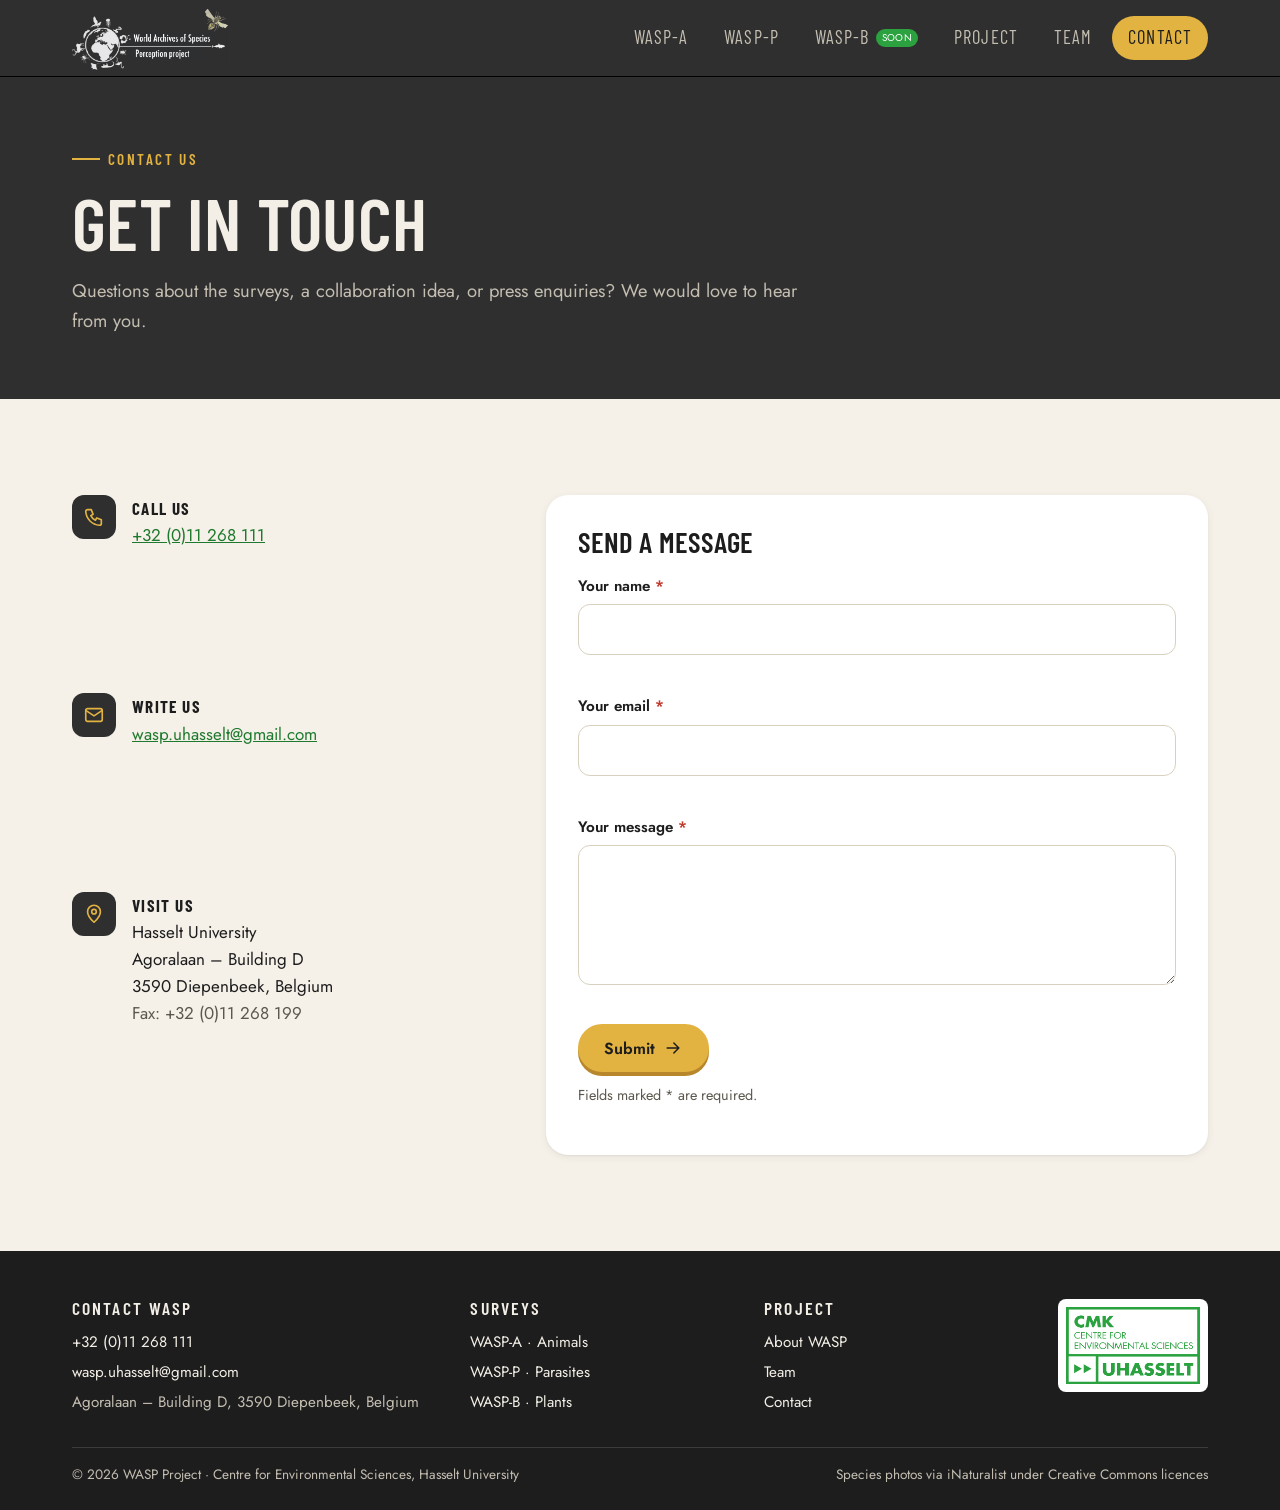
==== contact.html @ 0da55822 "WASP website prototype: Project, WASP-A (gamified survey), WASP-P, WASP-B, Team, Contact" ====
<!doctype html>
<html lang="en">
<head>
  <meta charset="utf-8">
  <meta name="viewport" content="width=device-width, initial-scale=1">
  <title>Contact · WASP</title>
  <meta name="description" content="Contact the WASP project team at Hasselt University.">
  <link rel="preconnect" href="https://fonts.googleapis.com">
  <link rel="preconnect" href="https://fonts.gstatic.com" crossorigin>
  <link href="https://fonts.googleapis.com/css2?family=Barlow+Condensed:wght@500;600;700&family=Jost:wght@400;500;600&display=swap" rel="stylesheet">
  <link rel="stylesheet" href="assets/css/styles.css">
</head>
<body>
  <a class="skip-link" href="#main">Skip to content</a>

  <header class="site-header">
    <div class="container">
      <a class="brand" href="index.html"><img src="assets/img/wasp-logo.png" alt="World Archives of Species Perception project — home" width="135" height="58"></a>
      <button class="nav-toggle" aria-expanded="false" aria-controls="site-nav" aria-label="Menu"><svg class="icon" aria-hidden="true"><use href="#i-menu"/></svg></button>
      <nav class="site-nav" id="site-nav" aria-label="Main">
        <ul class="nav-list">
          <li><a href="wasp-a.html">WASP-A</a></li>
          <li><a href="wasp-p.html">WASP-P</a></li>
          <li><a href="wasp-b.html">WASP-B <span class="tag">Soon</span></a></li>
          <li><a href="index.html">Project</a></li>
          <li><a href="team.html">Team</a></li>
          <li><a href="contact.html" aria-current="page">Contact</a></li>
        </ul>
      </nav>
    </div>
  </header>

  <main id="main">
    <section class="page-head dark">
      <div class="container">
        <span class="eyebrow">Contact us</span>
        <h1>Get in touch</h1>
        <p class="lead">Questions about the surveys, a collaboration idea, or press enquiries? We would love to hear from you.</p>
      </div>
    </section>

    <section>
      <div class="container contact-grid">
        <ul class="contact-list">
          <li><svg class="icon" aria-hidden="true"><use href="#i-phone"/></svg><div><strong>Call us</strong><a href="tel:+3211268111">+32 (0)11 268 111</a></div></li>
          <li><svg class="icon" aria-hidden="true"><use href="#i-mail"/></svg><div><strong>Write us</strong><a href="mailto:wasp.uhasselt@gmail.com">wasp.uhasselt@gmail.com</a></div></li>
          <li><svg class="icon" aria-hidden="true"><use href="#i-pin"/></svg><div><strong>Visit us</strong>Hasselt University<br>Agoralaan – Building D<br>3590 Diepenbeek, Belgium<br><span style="color:var(--muted)">Fax: +32 (0)11 268 199</span></div></li>
        </ul>

        <form class="card" id="contact-form" novalidate>
          <h2 style="font-size:1.8rem">Send a message</h2>
          <div class="field">
            <label for="c-name">Your name <span class="req" aria-hidden="true">*</span></label>
            <input id="c-name" name="name" autocomplete="name" required aria-describedby="e-name">
            <span class="err" id="e-name"></span>
          </div>
          <div class="field">
            <label for="c-mail">Your email <span class="req" aria-hidden="true">*</span></label>
            <input id="c-mail" name="email" type="email" autocomplete="email" required aria-describedby="e-mail">
            <span class="err" id="e-mail"></span>
          </div>
          <div class="field">
            <label for="c-msg">Your message <span class="req" aria-hidden="true">*</span></label>
            <textarea id="c-msg" name="message" required aria-describedby="e-msg"></textarea>
            <span class="err" id="e-msg"></span>
          </div>
          <button class="btn btn-primary" type="submit">Submit <svg class="icon" aria-hidden="true"><use href="#i-arrow"/></svg></button>
          <p class="form-note" id="form-status" role="status" style="margin-top:var(--s3)">Fields marked * are required.</p>
        </form>
      </div>
    </section>
  </main>

  <footer class="site-footer">
    <div class="container">
      <div class="cols">
        <div>
          <h2>Contact WASP</h2>
          <ul>
            <li><a href="tel:+3211268111">+32 (0)11 268 111</a></li>
            <li><a href="mailto:wasp.uhasselt@gmail.com">wasp.uhasselt@gmail.com</a></li>
            <li>Agoralaan – Building D, 3590 Diepenbeek, Belgium</li>
          </ul>
        </div>
        <div>
          <h2>Surveys</h2>
          <ul><li><a href="wasp-a.html">WASP-A · Animals</a></li><li><a href="wasp-p.html">WASP-P · Parasites</a></li><li><a href="wasp-b.html">WASP-B · Plants</a></li></ul>
        </div>
        <div>
          <h2>Project</h2>
          <ul><li><a href="index.html">About WASP</a></li><li><a href="team.html">Team</a></li><li><a href="contact.html">Contact</a></li></ul>
        </div>
        <img class="cmk" src="assets/img/cmk-logo.png" alt="CMK Centre for Environmental Sciences, UHasselt" width="150" height="93" loading="lazy">
      </div>
      <div class="legal"><span>© <span data-year>2026</span> WASP Project · Centre for Environmental Sciences, Hasselt University</span><span>Species photos via iNaturalist under Creative Commons licences</span></div>
    </div>
  </footer>

  <script src="assets/js/site.js"></script>
  <script>
    /* Prototype: validates, then opens the visitor's mail app.
       To go live, POST { name, email, message } to the existing endpoint
       https://wasp.orpolyzos.com/contact/email instead. */
    (function () {
      const form = document.getElementById('contact-form');
      const rules = {
        'c-name': (v) => v.trim() ? '' : 'Please enter your name.',
        'c-mail': (v) => /^[^\s@]+@[^\s@]+\.[^\s@]+$/.test(v.trim()) ? '' : 'Please enter a valid email address, e.g. name@example.com.',
        'c-msg': (v) => v.trim().length >= 5 ? '' : 'Please write a short message (at least 5 characters).'
      };
      const errId = { 'c-name': 'e-name', 'c-mail': 'e-mail', 'c-msg': 'e-msg' };
      function check(id) {
        const el = document.getElementById(id);
        const msg = rules[id](el.value);
        el.setAttribute('aria-invalid', msg ? 'true' : 'false');
        document.getElementById(errId[id]).textContent = msg;
        return !msg;
      }
      Object.keys(rules).forEach((id) => document.getElementById(id).addEventListener('blur', () => check(id)));
      form.addEventListener('submit', (e) => {
        e.preventDefault();
        const bad = Object.keys(rules).filter((id) => !check(id));
        if (bad.length) { document.getElementById(bad[0]).focus(); return; }
        const val = (id) => document.getElementById(id).value.trim();
        const name = val('c-name');
        const body = `${val('c-msg')}\n\n— ${name} (${val('c-mail')})`;
        window.location.href = `mailto:wasp.uhasselt@gmail.com?subject=${encodeURIComponent('WASP website message from ' + name)}&body=${encodeURIComponent(body)}`;
        document.getElementById('form-status').textContent = 'Your mail app should open with your message ready to send.';
      });
    })();
  </script>
</body>
</html>
---- assets/css/styles.css ----
/* =========================================================
   WASP — World Archives of Species Perception
   Design tokens taken from the WASP 2022 logo:
   charcoal band #2F2F30, off-white artwork, wasp ochre/yellow.
   CMK green is a supporting accent (success / partner).
   ========================================================= */
:root {
  /* brand */
  --charcoal: #2f2f30;
  --charcoal-2: #3b3b3d;
  --charcoal-3: #4a4a4d;
  --ink: #1d1d1e;
  --paper: #f5f1e8;
  --paper-2: #ebe4d4;
  --surface: #ffffff;
  --wasp: #e3b341;          /* wasp yellow — fills, on dark */
  --wasp-soft: #f6e3ad;
  --ochre: #8a6416;         /* wasp ochre — text on light (AA) */
  --green: #2ca13f;         /* CMK green */
  --green-ink: #1f7a2f;
  --muted: #5d584f;         /* secondary text on paper (AA) */
  --line: #d9d1bf;
  --on-dark: #f3efe6;
  --on-dark-muted: #c4beb1;

  /* survey attributes (all >= 4.5:1 on white) */
  --a-cute: #9a6200;
  --a-dangerous: #c0392b;
  --a-intelligent: #1f4e8c;
  --a-beautiful: #b03278;
  --a-endangered: #6b4f3a;
  --a-important: #0f7470;

  /* type */
  --font-display: "Barlow Condensed", "Arial Narrow", sans-serif;
  --font-body: "Jost", "Segoe UI", system-ui, sans-serif;

  /* rhythm */
  --s1: 4px; --s2: 8px; --s3: 12px; --s4: 16px; --s5: 24px; --s6: 32px; --s7: 48px; --s8: 64px; --s9: 96px;
  --radius: 14px;
  --radius-lg: 22px;
  --shadow-1: 0 1px 2px rgba(29,29,30,.06), 0 2px 8px rgba(29,29,30,.06);
  --shadow-2: 0 6px 24px rgba(29,29,30,.12), 0 2px 6px rgba(29,29,30,.08);
  --shadow-3: 0 24px 60px rgba(0,0,0,.28);
  --ease-out: cubic-bezier(.2,.8,.2,1);
  --dur-1: 140ms; --dur-2: 240ms; --dur-3: 420ms;
  --max: 1200px;
  --z-header: 40; --z-toast: 90; --z-modal: 100;
}

*,*::before,*::after { box-sizing: border-box; }
html { -webkit-text-size-adjust: 100%; scroll-behavior: smooth; }
body {
  margin: 0;
  background: var(--paper);
  color: var(--ink);
  font-family: var(--font-body);
  font-size: 17px;
  line-height: 1.6;
  text-rendering: optimizeLegibility;
}
img { max-width: 100%; display: block; }
[id] { scroll-margin-top: 96px; }
a { color: inherit; }
button, input, select, textarea { font: inherit; color: inherit; }
:focus-visible { outline: 3px solid var(--wasp); outline-offset: 3px; border-radius: 6px; }
.on-light :focus-visible, main :focus-visible { outline-color: var(--ink); }
.sr-only { position: absolute !important; width: 1px; height: 1px; padding: 0; margin: -1px; overflow: hidden; clip: rect(0,0,0,0); white-space: nowrap; border: 0; }
.skip-link { position: absolute; left: var(--s4); top: -60px; z-index: 200; background: var(--wasp); color: var(--ink); padding: var(--s2) var(--s4); border-radius: 8px; font-weight: 600; text-decoration: none; }
.skip-link:focus { top: var(--s4); }
.icon { width: 1.25em; height: 1.25em; flex: none; stroke: currentColor; fill: none; stroke-width: 1.8; stroke-linecap: round; stroke-linejoin: round; }

.container { width: 100%; max-width: var(--max); margin-inline: auto; padding-inline: var(--s4); }
@media (min-width: 768px) { .container { padding-inline: var(--s6); } }

/* ---------- type ---------- */
h1, h2, h3, h4 { font-family: var(--font-display); font-weight: 600; line-height: 1.05; letter-spacing: .005em; margin: 0 0 var(--s4); text-wrap: balance; }
h1 { font-size: clamp(2.6rem, 6vw, 4.6rem); text-transform: uppercase; }
h2 { font-size: clamp(2rem, 4vw, 3rem); text-transform: uppercase; }
h3 { font-size: 1.6rem; }
p { margin: 0 0 var(--s4); max-width: 68ch; }
.eyebrow { font-family: var(--font-display); text-transform: uppercase; letter-spacing: .16em; font-size: .95rem; font-weight: 600; color: var(--ochre); margin-bottom: var(--s3); display: inline-flex; align-items: center; gap: var(--s2); }
.eyebrow::before { content: ""; width: 28px; height: 2px; background: currentColor; }
.lead { font-size: 1.2rem; color: var(--muted); }
.mono { font-variant-numeric: tabular-nums; }

/* ---------- buttons ---------- */
.btn {
  display: inline-flex; align-items: center; justify-content: center; gap: var(--s2);
  min-height: 48px; padding: 0 var(--s5);
  border-radius: 999px; border: 2px solid transparent;
  font-weight: 600; font-size: 1rem; text-decoration: none; cursor: pointer;
  transition: transform var(--dur-1) var(--ease-out), background-color var(--dur-2), box-shadow var(--dur-2), opacity var(--dur-2);
  touch-action: manipulation;
}
.btn:active { transform: scale(.97); }
.btn-primary { background: var(--wasp); color: var(--ink); box-shadow: 0 4px 0 #b8862b; }
.btn-primary:hover { background: #ecc35a; }
.btn-primary:active { box-shadow: 0 1px 0 #b8862b; transform: translateY(3px); }
.btn-dark { background: var(--charcoal); color: var(--on-dark); }
.btn-dark:hover { background: var(--charcoal-2); }
.btn-ghost { border-color: currentColor; background: transparent; }
.btn-ghost:hover { background: rgba(255,255,255,.08); }
.on-paper .btn-ghost:hover, main .btn-ghost:hover { background: rgba(0,0,0,.05); }
.btn[disabled], .btn[aria-disabled="true"] { opacity: .45; cursor: not-allowed; box-shadow: none; transform: none; }

/* ---------- header ---------- */
.site-header { position: sticky; top: 0; z-index: var(--z-header); background: var(--charcoal); color: var(--on-dark); border-bottom: 1px solid #000; }
.site-header .container { display: flex; align-items: center; justify-content: space-between; gap: var(--s4); min-height: 76px; }
.brand { display: flex; align-items: center; text-decoration: none; }
.brand img { height: 70px; margin-block: -6px 0; width: auto; aspect-ratio: 2158 / 924; object-fit: contain; }
.nav-list { display: flex; gap: var(--s1); list-style: none; margin: 0; padding: 0; }
.nav-list a {
  display: flex; align-items: center; min-height: 44px; padding: 0 var(--s4);
  font-family: var(--font-display); font-size: 1.15rem; letter-spacing: .06em; text-transform: uppercase; text-decoration: none;
  color: var(--on-dark-muted); border-radius: 999px; position: relative; transition: color var(--dur-2), background-color var(--dur-2);
}
.nav-list a:hover { color: var(--on-dark); background: var(--charcoal-2); }
.nav-list a[aria-current="page"] { color: var(--ink); background: var(--wasp); }
.nav-list .tag { font-family: var(--font-body); font-size: .62rem; letter-spacing: .04em; margin-left: 6px; padding: 1px 6px; border-radius: 999px; background: var(--green); color: #fff; text-transform: uppercase; }
.nav-toggle { display: none; background: none; border: 0; color: var(--on-dark); width: 48px; height: 48px; border-radius: 12px; cursor: pointer; }
.nav-toggle:hover { background: var(--charcoal-2); }
@media (max-width: 960px) {
  .nav-toggle { display: inline-flex; align-items: center; justify-content: center; }
  .brand img { height: 48px; }
  .site-nav { position: absolute; inset: 100% 0 auto 0; background: var(--charcoal); border-bottom: 1px solid #000; padding: var(--s3) var(--s4) var(--s5); display: none; }
  .site-nav.open { display: block; }
  .nav-list { flex-direction: column; }
  .nav-list a { font-size: 1.3rem; }
}

/* ---------- sections ---------- */
section { padding-block: var(--s8); }
@media (min-width: 768px) { section { padding-block: var(--s9); } }
.dark { background: var(--charcoal); color: var(--on-dark); }
.dark .eyebrow { color: var(--wasp); }
.dark .lead, .dark p { color: var(--on-dark-muted); }
.dark h1, .dark h2, .dark h3 { color: var(--on-dark); }
.paper-2 { background: var(--paper-2); }
.grid-2 { display: grid; gap: var(--s7); align-items: center; }
@media (min-width: 900px) { .grid-2 { grid-template-columns: 1fr 1fr; } .grid-2.wide-left { grid-template-columns: 1.2fr .8fr; } }

/* ---------- hero ---------- */
.hero { position: relative; overflow: hidden; padding-block: var(--s8) var(--s9); }
.hero::after { content: ""; position: absolute; inset: auto 0 0 0; height: 1px; background: linear-gradient(90deg, transparent, rgba(227,179,65,.5), transparent); }
.hero h1 { margin-bottom: var(--s5); }
.hero h1 .accent { color: var(--wasp); display: block; }
.hero .actions { display: flex; flex-wrap: wrap; gap: var(--s3); margin-top: var(--s6); }
.hero-meta { display: flex; flex-wrap: wrap; gap: var(--s6); margin-top: var(--s7); padding-top: var(--s5); border-top: 1px solid var(--charcoal-3); }
.stat b { display: block; font-family: var(--font-display); font-size: 2.4rem; line-height: 1; color: var(--wasp); font-weight: 600; font-variant-numeric: tabular-nums; }
.stat span { font-size: .9rem; color: var(--on-dark-muted); }

/* specimen collage */
.collage { position: relative; height: 520px; }
.specimen {
  position: absolute; width: 230px; background: var(--paper); color: var(--ink); border-radius: 12px; padding: 10px 10px 12px; box-shadow: var(--shadow-3);
  transition: transform var(--dur-3) var(--ease-out);
}
.specimen img { width: 100%; aspect-ratio: 1; object-fit: cover; border-radius: 8px; background: var(--paper-2); }
.specimen .lbl { display: flex; justify-content: space-between; align-items: baseline; gap: var(--s2); margin-top: 8px; font-size: .78rem; }
.specimen .lbl i { font-weight: 500; font-size: .86rem; overflow-wrap: anywhere; }
.specimen .lbl span { color: var(--muted); font-variant-numeric: tabular-nums; white-space: nowrap; }
.specimen:hover { transform: rotate(0) scale(1.03) !important; z-index: 5; }
.specimen.s1 { left: 4%; top: 30px; transform: rotate(-7deg); }
.specimen.s2 { left: 36%; top: 0; transform: rotate(4deg); z-index: 2; }
.specimen.s3 { left: 62%; top: 120px; transform: rotate(-3deg); }
.specimen.s4 { left: 14%; top: 270px; transform: rotate(5deg); z-index: 3; }
.specimen.s5 { left: 46%; top: 280px; transform: rotate(-5deg); z-index: 1; }
.rating-chip { position: absolute; z-index: 6; left: 54%; top: 236px; background: var(--charcoal); color: var(--on-dark); border: 1px solid var(--charcoal-3); border-radius: 999px; padding: 8px 14px; display: flex; gap: 8px; align-items: center; font-size: .85rem; white-space: nowrap; box-shadow: var(--shadow-3); }
.rating-chip .bars { display: inline-flex; gap: 3px; align-items: flex-end; height: 16px; }
.rating-chip .bars i { width: 4px; background: var(--wasp); border-radius: 2px; }
@media (max-width: 899px) {
  .collage { height: 360px; max-width: 460px; margin-inline: auto; }
  .specimen { width: 160px; }
  .specimen.s3, .specimen.s5 { display: none; }
  .specimen.s1 { left: 0; top: 20px; } .specimen.s2 { left: 34%; top: 0; } .specimen.s4 { left: 58%; top: 150px; }
  .rating-chip { left: 6%; top: 270px; }
}

/* ---------- cards ---------- */
.card { background: var(--surface); border-radius: var(--radius-lg); box-shadow: var(--shadow-1); padding: var(--s6); }
.steps { display: grid; gap: var(--s5); counter-reset: step; list-style: none; padding: 0; margin: var(--s6) 0 0; }
@media (min-width: 768px) { .steps { grid-template-columns: repeat(3, 1fr); } }
.steps li { counter-increment: step; background: var(--surface); border-radius: var(--radius); padding: var(--s5); box-shadow: var(--shadow-1); position: relative; }
.steps li::before { content: counter(step, decimal-leading-zero); font-family: var(--font-display); font-size: 2.6rem; font-weight: 600; color: var(--wasp); display: block; line-height: 1; margin-bottom: var(--s3); -webkit-text-stroke: 1px #b8862b; }
.steps li p { margin: 0; }

.survey-cards { display: grid; gap: var(--s5); margin-top: var(--s6); }
@media (min-width: 900px) { .survey-cards { grid-template-columns: repeat(3, 1fr); } }
.survey-card { display: flex; flex-direction: column; background: var(--charcoal-2); color: var(--on-dark); border-radius: var(--radius-lg); overflow: hidden; text-decoration: none; border: 1px solid var(--charcoal-3); transition: transform var(--dur-2) var(--ease-out), border-color var(--dur-2); }
.survey-card:hover { transform: translateY(-4px); border-color: var(--wasp); }
.survey-card .media { aspect-ratio: 16 / 10; overflow: hidden; background: var(--charcoal-3); }
.survey-card .media img { width: 100%; height: 100%; object-fit: cover; transition: transform var(--dur-3) var(--ease-out); }
.survey-card:hover .media img { transform: scale(1.05); }
.survey-card .body { padding: var(--s5); display: flex; flex-direction: column; gap: var(--s2); flex: 1; }
.survey-card .code { font-family: var(--font-display); font-size: 2.2rem; color: var(--wasp); line-height: 1; font-weight: 600; }
.survey-card h3 { font-family: var(--font-body); font-size: 1.15rem; font-weight: 600; margin: 0; }
.survey-card p { color: var(--on-dark-muted); font-size: .95rem; margin: 0; }
.survey-card .go { margin-top: auto; padding-top: var(--s3); display: inline-flex; align-items: center; gap: var(--s2); font-weight: 600; color: var(--wasp); }
.badge-soon { align-self: flex-start; font-size: .72rem; font-weight: 600; letter-spacing: .06em; text-transform: uppercase; padding: 3px 10px; border-radius: 999px; background: var(--green); color: #fff; }

.figure { border-radius: var(--radius-lg); overflow: hidden; box-shadow: var(--shadow-2); background: var(--paper-2); }
.figure img { width: 100%; aspect-ratio: 4/3; object-fit: cover; }
.figure figcaption { font-size: .78rem; padding: var(--s2) var(--s3); color: var(--muted); background: var(--surface); }
.dark .figure figcaption { background: var(--charcoal-2); color: var(--on-dark-muted); }

.citation { border-left: 4px solid var(--wasp); background: var(--surface); padding: var(--s4) var(--s5); border-radius: 0 var(--radius) var(--radius) 0; font-size: .95rem; box-shadow: var(--shadow-1); }
.citation a { color: var(--green-ink); overflow-wrap: anywhere; }

.partners { display: flex; flex-wrap: wrap; gap: var(--s2); margin-top: var(--s5); padding: 0; list-style: none; }
.partners li { border: 1px solid var(--line); background: var(--surface); padding: 6px 14px; border-radius: 999px; font-size: .9rem; }

.link-cards { display: grid; gap: var(--s4); margin-top: var(--s5); }
@media (min-width: 768px) { .link-cards { grid-template-columns: 1fr 1fr; } }
.link-card { display: flex; gap: var(--s4); align-items: flex-start; padding: var(--s5); border-radius: var(--radius); background: var(--charcoal-2); border: 1px solid var(--charcoal-3); text-decoration: none; color: var(--on-dark); transition: border-color var(--dur-2); }
.link-card:hover { border-color: var(--wasp); }
.link-card .icon { width: 28px; height: 28px; color: var(--wasp); }
.link-card strong { display: block; font-size: 1.05rem; }
.link-card span { color: var(--on-dark-muted); font-size: .92rem; }

.cta-band { text-align: center; }
.cta-band p { margin-inline: auto; }

/* ---------- page header ---------- */
.page-head { padding-block: var(--s8) var(--s7); }
.page-head p { font-size: 1.15rem; }

/* ---------- team ---------- */
.team-grid { display: grid; gap: var(--s5); }
@media (min-width: 900px) { .team-grid { grid-template-columns: 1fr 1fr; } }
.person { display: grid; grid-template-columns: 84px 1fr; gap: var(--s5); align-items: start; }
.avatar { width: 84px; height: 84px; border-radius: 50%; background: var(--charcoal); color: var(--wasp); display: grid; place-items: center; font-family: var(--font-display); font-size: 2rem; font-weight: 600; border: 3px solid var(--wasp); }
.person h3 { margin-bottom: 2px; }
.person .role { color: var(--ochre); font-weight: 600; font-size: .95rem; margin-bottom: var(--s3); }
.person p { font-size: .98rem; margin: 0; }

/* ---------- contact ---------- */
.contact-grid { display: grid; gap: var(--s6); }
@media (min-width: 900px) { .contact-grid { grid-template-columns: .8fr 1.2fr; } }
.contact-list { list-style: none; padding: 0; margin: 0; display: grid; gap: var(--s4); }
.contact-list li { display: flex; gap: var(--s4); align-items: flex-start; }
.contact-list .icon { width: 44px; height: 44px; padding: 11px; border-radius: 12px; background: var(--charcoal); color: var(--wasp); }
.contact-list strong { display: block; font-family: var(--font-display); text-transform: uppercase; letter-spacing: .08em; }
.contact-list a { color: var(--green-ink); }
.field { display: grid; gap: 6px; margin-bottom: var(--s4); }
.field label { font-weight: 600; font-size: .95rem; }
.field label .req { color: var(--a-dangerous); }
.field input, .field textarea { width: 100%; min-height: 48px; padding: 12px 14px; border: 1.5px solid var(--line); border-radius: 12px; background: var(--surface); font-size: 1rem; transition: border-color var(--dur-1); }
.field textarea { min-height: 140px; resize: vertical; }
.field input:focus, .field textarea:focus { border-color: var(--charcoal); outline: 3px solid var(--wasp-soft); outline-offset: 0; }
.field .err { color: var(--a-dangerous); font-size: .88rem; min-height: 1.2em; }
.field [aria-invalid="true"] { border-color: var(--a-dangerous); }
.form-note { font-size: .9rem; color: var(--muted); }

/* ---------- footer ---------- */
.site-footer { background: var(--ink); color: var(--on-dark-muted); padding-block: var(--s7) var(--s5); font-size: .95rem; }
.site-footer .cols { display: grid; gap: var(--s6); }
@media (min-width: 768px) { .site-footer .cols { grid-template-columns: 1.4fr 1fr 1fr auto; align-items: start; } }
.site-footer h2 { font-size: 1.1rem; letter-spacing: .12em; color: var(--on-dark); margin-bottom: var(--s3); }
.site-footer ul { list-style: none; padding: 0; margin: 0; display: grid; gap: 6px; }
.site-footer a { color: var(--on-dark); text-decoration: none; }
.site-footer a:hover { color: var(--wasp); text-decoration: underline; }
.site-footer .cmk { background: #fff; padding: 8px; border-radius: 8px; width: 150px; }
.site-footer .legal { border-top: 1px solid var(--charcoal-2); margin-top: var(--s6); padding-top: var(--s4); font-size: .85rem; display: flex; flex-wrap: wrap; justify-content: space-between; gap: var(--s3); }

/* ---------- modal ---------- */
dialog.modal { border: 0; padding: 0; border-radius: var(--radius-lg); max-width: min(620px, calc(100vw - 32px)); width: 100%; box-shadow: var(--shadow-3); background: var(--surface); color: var(--ink); }
dialog.modal::backdrop { background: rgba(20,20,21,.62); backdrop-filter: blur(2px); }
dialog.modal[open] { animation: modal-in var(--dur-3) var(--ease-out); }
@keyframes modal-in { from { opacity: 0; transform: translateY(16px) scale(.98); } }
.modal-head { display: flex; justify-content: space-between; align-items: center; gap: var(--s4); padding: var(--s5) var(--s5) 0; }
.modal-head h2 { font-size: 1.9rem; margin: 0; }
.modal-body { padding: var(--s4) var(--s5); max-height: 60vh; overflow: auto; }
.modal-body ul { padding-left: 1.2em; margin: 0; display: grid; gap: var(--s2); }
.modal-foot { padding: var(--s4) var(--s5) var(--s5); display: flex; justify-content: flex-end; gap: var(--s3); flex-wrap: wrap; }
.icon-btn { width: 44px; height: 44px; border-radius: 50%; border: 0; background: var(--paper); cursor: pointer; display: inline-grid; place-items: center; }
.icon-btn:hover { background: var(--paper-2); }

/* ---------- toast ---------- */
.toasts { position: fixed; z-index: var(--z-toast); right: var(--s4); bottom: var(--s4); display: grid; gap: var(--s2); max-width: calc(100vw - 32px); }
.toast { display: flex; gap: var(--s3); align-items: center; background: var(--charcoal); color: var(--on-dark); padding: var(--s3) var(--s4); border-radius: var(--radius); box-shadow: var(--shadow-3); border: 1px solid var(--charcoal-3); animation: toast-in var(--dur-3) var(--ease-out); }
.toast .medal { width: 44px; height: 44px; border-radius: 50%; background: var(--wasp); color: var(--ink); display: grid; place-items: center; flex: none; }
.toast strong { display: block; }
.toast span { font-size: .88rem; color: var(--on-dark-muted); }
.toast.leaving { animation: toast-out var(--dur-2) ease-in forwards; }
@keyframes toast-in { from { opacity: 0; transform: translateY(20px) scale(.96); } }
@keyframes toast-out { to { opacity: 0; transform: translateY(10px); } }

@media (prefers-reduced-motion: reduce) {
  *, *::before, *::after { animation-duration: .01ms !important; animation-iteration-count: 1 !important; transition-duration: .01ms !important; scroll-behavior: auto !important; }
}
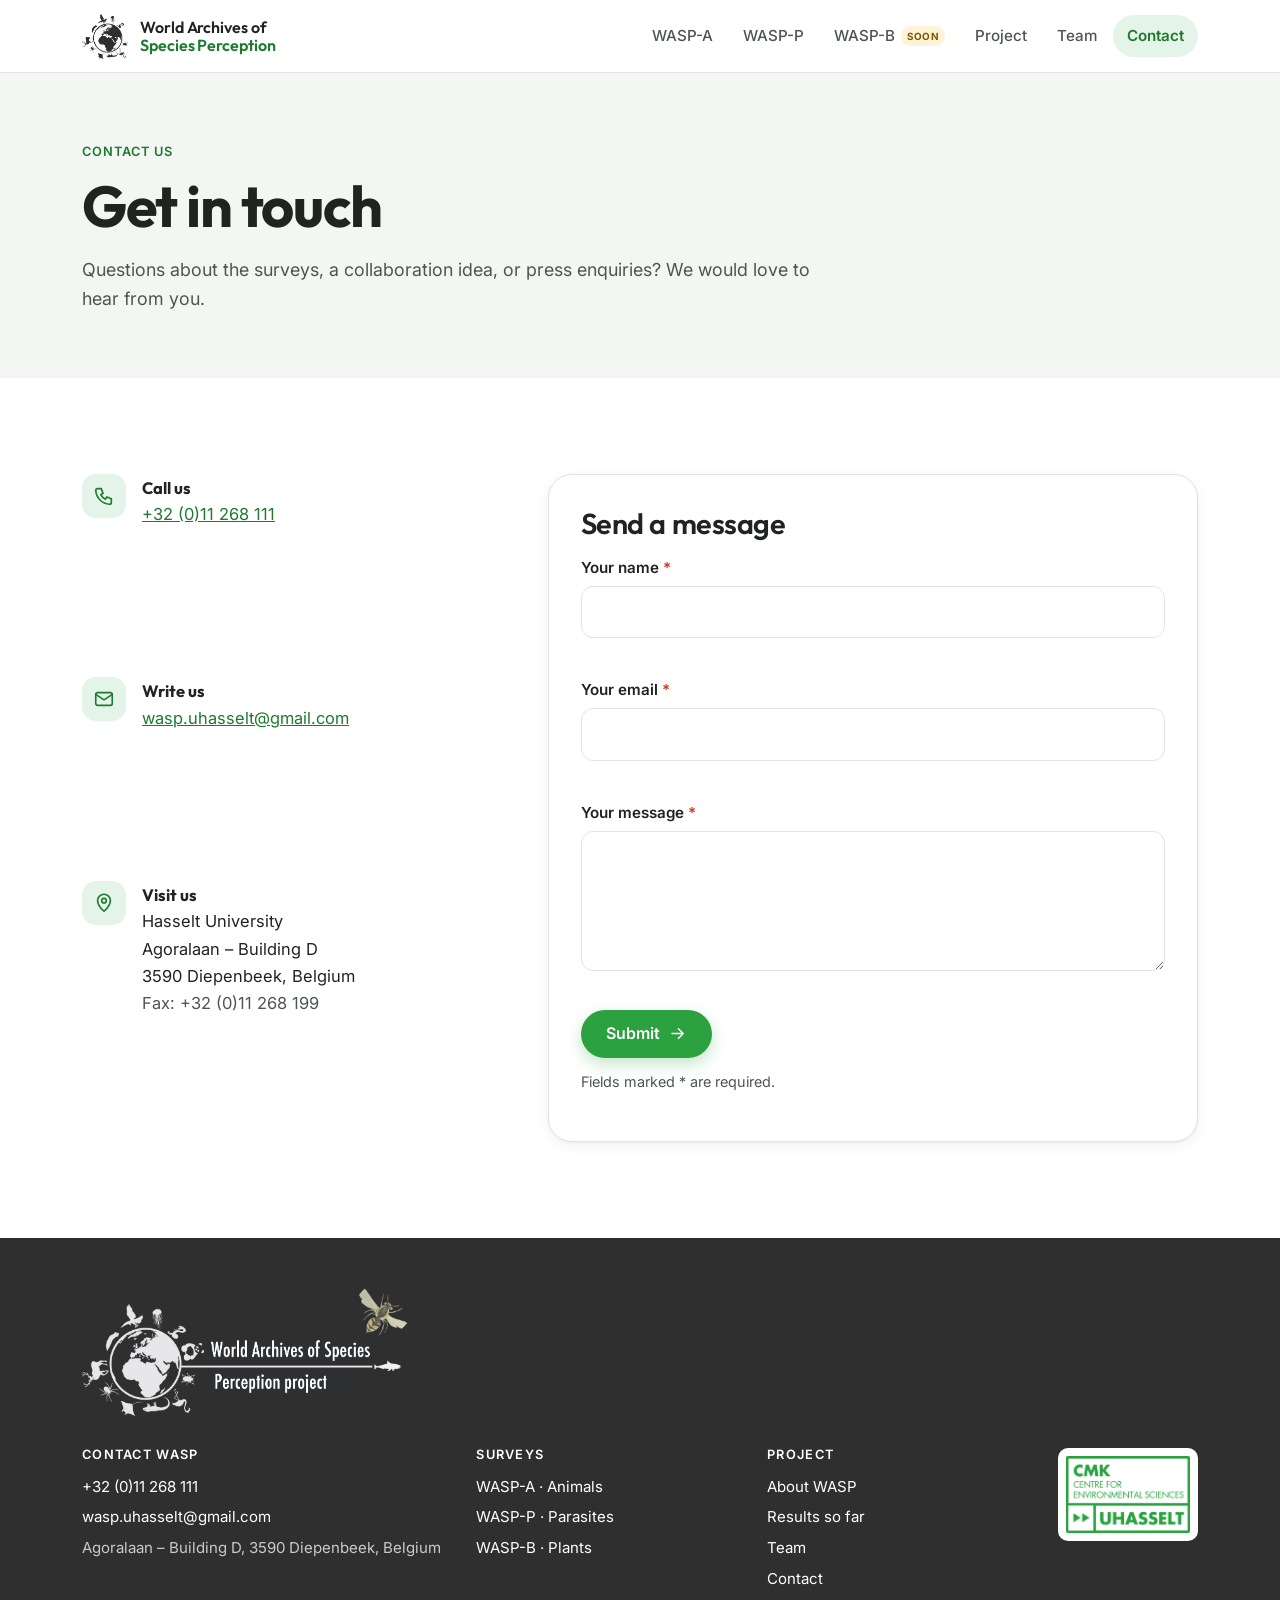
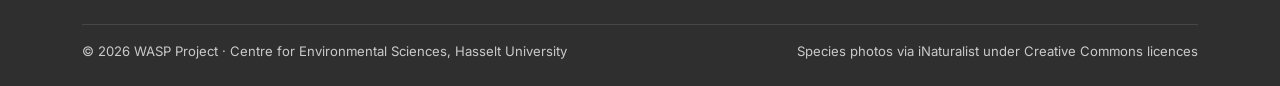
==== commit ecde4d16: "Redesign: readable logo, white/green palette, survey-only WASP-A with instant next species; journal " ====
--- a/contact.html
+++ b/contact.html
@@ -7,7 +7,7 @@
   <meta name="description" content="Contact the WASP project team at Hasselt University.">
   <link rel="preconnect" href="https://fonts.googleapis.com">
   <link rel="preconnect" href="https://fonts.gstatic.com" crossorigin>
-  <link href="https://fonts.googleapis.com/css2?family=Barlow+Condensed:wght@500;600;700&family=Jost:wght@400;500;600&display=swap" rel="stylesheet">
+  <link href="https://fonts.googleapis.com/css2?family=Inter:wght@400;500;600&family=Outfit:wght@500;600;700&display=swap" rel="stylesheet">
   <link rel="stylesheet" href="assets/css/styles.css">
 </head>
 <body>
@@ -15,7 +15,7 @@
 
   <header class="site-header">
     <div class="container">
-      <a class="brand" href="index.html"><img src="assets/img/wasp-logo.png" alt="World Archives of Species Perception project — home" width="135" height="58"></a>
+      <a class="brand" href="index.html" aria-label="World Archives of Species Perception, home"><img src="assets/img/wasp-emblem-dark.png" alt="" width="46" height="45"><span class="brand-name" aria-hidden="true"><b>World Archives of</b><b>Species Perception</b></span></a>
       <button class="nav-toggle" aria-expanded="false" aria-controls="site-nav" aria-label="Menu"><svg class="icon" aria-hidden="true"><use href="#i-menu"/></svg></button>
       <nav class="site-nav" id="site-nav" aria-label="Main">
         <ul class="nav-list">
@@ -31,7 +31,7 @@
   </header>
 
   <main id="main">
-    <section class="page-head dark">
+    <section class="page-head tint">
       <div class="container">
         <span class="eyebrow">Contact us</span>
         <h1>Get in touch</h1>
@@ -73,6 +73,7 @@
 
   <footer class="site-footer">
     <div class="container">
+      <img class="footer-logo" src="assets/img/wasp-logo-band.png" alt="World Archives of Species Perception project" width="340" height="130" loading="lazy">
       <div class="cols">
         <div>
           <h2>Contact WASP</h2>
@@ -88,7 +89,7 @@
         </div>
         <div>
           <h2>Project</h2>
-          <ul><li><a href="index.html">About WASP</a></li><li><a href="team.html">Team</a></li><li><a href="contact.html">Contact</a></li></ul>
+          <ul><li><a href="index.html">About WASP</a></li><li><a href="results.html">Results so far</a></li><li><a href="team.html">Team</a></li><li><a href="contact.html">Contact</a></li></ul>
         </div>
         <img class="cmk" src="assets/img/cmk-logo.png" alt="CMK Centre for Environmental Sciences, UHasselt" width="150" height="93" loading="lazy">
       </div>
--- a/assets/css/styles.css
+++ b/assets/css/styles.css
@@ -1,290 +1,251 @@
 /* =========================================================
    WASP — World Archives of Species Perception
-   Design tokens taken from the WASP 2022 logo:
-   charcoal band #2F2F30, off-white artwork, wasp ochre/yellow.
-   CMK green is a supporting accent (success / partner).
+   Layout: airy white pages, photo-led, rounded cards; green = action.
+   Brand: CMK green (primary), WASP-logo charcoal (ink), wasp amber (rewards only).
    ========================================================= */
 :root {
-  /* brand */
-  --charcoal: #2f2f30;
-  --charcoal-2: #3b3b3d;
-  --charcoal-3: #4a4a4d;
-  --ink: #1d1d1e;
-  --paper: #f5f1e8;
-  --paper-2: #ebe4d4;
+  --bg: #ffffff;
   --surface: #ffffff;
-  --wasp: #e3b341;          /* wasp yellow — fills, on dark */
-  --wasp-soft: #f6e3ad;
-  --ochre: #8a6416;         /* wasp ochre — text on light (AA) */
-  --green: #2ca13f;         /* CMK green */
-  --green-ink: #1f7a2f;
-  --muted: #5d584f;         /* secondary text on paper (AA) */
-  --line: #d9d1bf;
-  --on-dark: #f3efe6;
-  --on-dark-muted: #c4beb1;
-
-  /* survey attributes (all >= 4.5:1 on white) */
-  --a-cute: #9a6200;
-  --a-dangerous: #c0392b;
-  --a-intelligent: #1f4e8c;
-  --a-beautiful: #b03278;
-  --a-endangered: #6b4f3a;
-  --a-important: #0f7470;
-
-  /* type */
-  --font-display: "Barlow Condensed", "Arial Narrow", sans-serif;
-  --font-body: "Jost", "Segoe UI", system-ui, sans-serif;
-
-  /* rhythm */
+  --surface-2: #f3f6f3;      /* soft green-grey section band */
+  --line: #dfe5e0;
+  --ink: #1f2421;            /* text */
+  --ink-2: #4d5650;          /* secondary text (AA on white) */
+  --charcoal: #2f2f30;       /* WASP logo band */
+  --green: #2ca13f;          /* CMK green: buttons, highlights */
+  --green-ink: #1d7a2e;      /* green for text & links (AA) */
+  --green-soft: #e5f4e8;
+  --amber: #f2b51d;          /* the wasp: rewards, streaks, titles */
+  --amber-soft: #fdf3d6;
+
+  /* legacy aliases used by a few inline styles */
+  --paper: var(--surface-2); --paper-2: var(--line); --muted: var(--ink-2);
+  --charcoal-2: var(--surface-2); --charcoal-3: var(--line); --on-dark: var(--ink); --on-dark-muted: var(--ink-2);
+  --wasp: var(--green); --wasp-soft: var(--green-soft); --ochre: var(--green-ink);
+  --a-dangerous: #c63b22;
+
+  --font-display: "Outfit", "Segoe UI", system-ui, sans-serif;
+  --font-body: "Inter", "Segoe UI", system-ui, sans-serif;
+
   --s1: 4px; --s2: 8px; --s3: 12px; --s4: 16px; --s5: 24px; --s6: 32px; --s7: 48px; --s8: 64px; --s9: 96px;
-  --radius: 14px;
-  --radius-lg: 22px;
-  --shadow-1: 0 1px 2px rgba(29,29,30,.06), 0 2px 8px rgba(29,29,30,.06);
-  --shadow-2: 0 6px 24px rgba(29,29,30,.12), 0 2px 6px rgba(29,29,30,.08);
-  --shadow-3: 0 24px 60px rgba(0,0,0,.28);
+  --radius: 16px; --radius-lg: 24px;
+  --shadow-1: 0 1px 2px rgba(31,36,33,.05), 0 4px 14px rgba(31,36,33,.06);
+  --shadow-2: 0 10px 30px rgba(31,36,33,.10), 0 2px 6px rgba(31,36,33,.05);
+  --shadow-3: 0 22px 50px rgba(31,36,33,.16);
   --ease-out: cubic-bezier(.2,.8,.2,1);
-  --dur-1: 140ms; --dur-2: 240ms; --dur-3: 420ms;
-  --max: 1200px;
-  --z-header: 40; --z-toast: 90; --z-modal: 100;
+  --dur-1: 140ms; --dur-2: 240ms; --dur-3: 380ms;
+  --max: 1180px;
+  --z-header: 40; --z-toast: 90;
 }
 
 *,*::before,*::after { box-sizing: border-box; }
 html { -webkit-text-size-adjust: 100%; scroll-behavior: smooth; }
-body {
-  margin: 0;
-  background: var(--paper);
-  color: var(--ink);
-  font-family: var(--font-body);
-  font-size: 17px;
-  line-height: 1.6;
-  text-rendering: optimizeLegibility;
-}
+body { margin: 0; background: var(--bg); color: var(--ink); font-family: var(--font-body); font-size: 16.5px; line-height: 1.65; }
 img { max-width: 100%; display: block; }
-[id] { scroll-margin-top: 96px; }
-a { color: inherit; }
+[id] { scroll-margin-top: 90px; }
+a { color: var(--green-ink); }
 button, input, select, textarea { font: inherit; color: inherit; }
-:focus-visible { outline: 3px solid var(--wasp); outline-offset: 3px; border-radius: 6px; }
-.on-light :focus-visible, main :focus-visible { outline-color: var(--ink); }
+:focus-visible { outline: 3px solid var(--green); outline-offset: 3px; border-radius: 8px; }
 .sr-only { position: absolute !important; width: 1px; height: 1px; padding: 0; margin: -1px; overflow: hidden; clip: rect(0,0,0,0); white-space: nowrap; border: 0; }
-.skip-link { position: absolute; left: var(--s4); top: -60px; z-index: 200; background: var(--wasp); color: var(--ink); padding: var(--s2) var(--s4); border-radius: 8px; font-weight: 600; text-decoration: none; }
+.skip-link { position: absolute; left: var(--s4); top: -60px; z-index: 200; background: var(--green); color: #fff; padding: var(--s2) var(--s4); border-radius: 8px; font-weight: 600; text-decoration: none; }
 .skip-link:focus { top: var(--s4); }
-.icon { width: 1.25em; height: 1.25em; flex: none; stroke: currentColor; fill: none; stroke-width: 1.8; stroke-linecap: round; stroke-linejoin: round; }
+.icon { width: 1.2em; height: 1.2em; flex: none; stroke: currentColor; fill: none; stroke-width: 1.8; stroke-linecap: round; stroke-linejoin: round; }
+.mono { font-variant-numeric: tabular-nums; }
 
 .container { width: 100%; max-width: var(--max); margin-inline: auto; padding-inline: var(--s4); }
 @media (min-width: 768px) { .container { padding-inline: var(--s6); } }
 
 /* ---------- type ---------- */
-h1, h2, h3, h4 { font-family: var(--font-display); font-weight: 600; line-height: 1.05; letter-spacing: .005em; margin: 0 0 var(--s4); text-wrap: balance; }
-h1 { font-size: clamp(2.6rem, 6vw, 4.6rem); text-transform: uppercase; }
-h2 { font-size: clamp(2rem, 4vw, 3rem); text-transform: uppercase; }
-h3 { font-size: 1.6rem; }
+h1, h2, h3, h4 { font-family: var(--font-display); font-weight: 600; line-height: 1.12; letter-spacing: -.015em; margin: 0 0 var(--s4); text-wrap: balance; color: var(--ink); }
+h1 { font-size: clamp(2.3rem, 5vw, 3.6rem); font-weight: 700; letter-spacing: -.025em; }
+h2 { font-size: clamp(1.7rem, 3.2vw, 2.4rem); }
+h3 { font-size: 1.3rem; }
 p { margin: 0 0 var(--s4); max-width: 68ch; }
-.eyebrow { font-family: var(--font-display); text-transform: uppercase; letter-spacing: .16em; font-size: .95rem; font-weight: 600; color: var(--ochre); margin-bottom: var(--s3); display: inline-flex; align-items: center; gap: var(--s2); }
-.eyebrow::before { content: ""; width: 28px; height: 2px; background: currentColor; }
-.lead { font-size: 1.2rem; color: var(--muted); }
-.mono { font-variant-numeric: tabular-nums; }
+.eyebrow { display: inline-block; font-size: .8rem; font-weight: 600; letter-spacing: .08em; text-transform: uppercase; color: var(--green-ink); margin-bottom: var(--s3); }
+.lead { font-size: 1.12rem; color: var(--ink-2); }
 
 /* ---------- buttons ---------- */
-.btn {
-  display: inline-flex; align-items: center; justify-content: center; gap: var(--s2);
-  min-height: 48px; padding: 0 var(--s5);
-  border-radius: 999px; border: 2px solid transparent;
-  font-weight: 600; font-size: 1rem; text-decoration: none; cursor: pointer;
-  transition: transform var(--dur-1) var(--ease-out), background-color var(--dur-2), box-shadow var(--dur-2), opacity var(--dur-2);
-  touch-action: manipulation;
-}
+.btn { display: inline-flex; align-items: center; justify-content: center; gap: var(--s2); min-height: 48px; padding: 0 var(--s5); border-radius: 999px; border: 1.5px solid transparent; font-weight: 600; font-size: 1rem; text-decoration: none; cursor: pointer; transition: transform var(--dur-1) var(--ease-out), background-color var(--dur-2), box-shadow var(--dur-2), opacity var(--dur-2); touch-action: manipulation; }
 .btn:active { transform: scale(.97); }
-.btn-primary { background: var(--wasp); color: var(--ink); box-shadow: 0 4px 0 #b8862b; }
-.btn-primary:hover { background: #ecc35a; }
-.btn-primary:active { box-shadow: 0 1px 0 #b8862b; transform: translateY(3px); }
-.btn-dark { background: var(--charcoal); color: var(--on-dark); }
-.btn-dark:hover { background: var(--charcoal-2); }
-.btn-ghost { border-color: currentColor; background: transparent; }
-.btn-ghost:hover { background: rgba(255,255,255,.08); }
-.on-paper .btn-ghost:hover, main .btn-ghost:hover { background: rgba(0,0,0,.05); }
-.btn[disabled], .btn[aria-disabled="true"] { opacity: .45; cursor: not-allowed; box-shadow: none; transform: none; }
+.btn-primary { background: var(--green); color: #fff; box-shadow: 0 6px 16px rgba(44,161,63,.28); }
+.btn-primary:hover { background: #26903a; }
+.btn-dark { background: var(--ink); color: #fff; }
+.btn-dark:hover { background: #333a36; }
+.btn-ghost { border-color: var(--line); background: var(--surface); color: var(--ink); }
+.btn-ghost:hover { border-color: var(--ink-2); }
+.btn[disabled] { opacity: .45; cursor: not-allowed; box-shadow: none; transform: none; }
 
 /* ---------- header ---------- */
-.site-header { position: sticky; top: 0; z-index: var(--z-header); background: var(--charcoal); color: var(--on-dark); border-bottom: 1px solid #000; }
-.site-header .container { display: flex; align-items: center; justify-content: space-between; gap: var(--s4); min-height: 76px; }
-.brand { display: flex; align-items: center; text-decoration: none; }
-.brand img { height: 70px; margin-block: -6px 0; width: auto; aspect-ratio: 2158 / 924; object-fit: contain; }
-.nav-list { display: flex; gap: var(--s1); list-style: none; margin: 0; padding: 0; }
-.nav-list a {
-  display: flex; align-items: center; min-height: 44px; padding: 0 var(--s4);
-  font-family: var(--font-display); font-size: 1.15rem; letter-spacing: .06em; text-transform: uppercase; text-decoration: none;
-  color: var(--on-dark-muted); border-radius: 999px; position: relative; transition: color var(--dur-2), background-color var(--dur-2);
-}
-.nav-list a:hover { color: var(--on-dark); background: var(--charcoal-2); }
-.nav-list a[aria-current="page"] { color: var(--ink); background: var(--wasp); }
-.nav-list .tag { font-family: var(--font-body); font-size: .62rem; letter-spacing: .04em; margin-left: 6px; padding: 1px 6px; border-radius: 999px; background: var(--green); color: #fff; text-transform: uppercase; }
-.nav-toggle { display: none; background: none; border: 0; color: var(--on-dark); width: 48px; height: 48px; border-radius: 12px; cursor: pointer; }
-.nav-toggle:hover { background: var(--charcoal-2); }
-@media (max-width: 960px) {
+.site-header { position: sticky; top: 0; z-index: var(--z-header); background: rgba(255,255,255,.94); backdrop-filter: saturate(1.4) blur(10px); border-bottom: 1px solid var(--line); }
+.site-header .container { display: flex; align-items: center; justify-content: space-between; gap: var(--s4); min-height: 72px; }
+.brand { display: flex; align-items: center; gap: var(--s3); text-decoration: none; color: var(--ink); }
+.brand img { width: 46px; height: 45px; }
+.brand-name { display: grid; font-family: var(--font-display); font-weight: 600; font-size: 1rem; line-height: 1.15; letter-spacing: -.005em; }
+.brand-name b { font-weight: 600; }
+.brand-name b + b { color: var(--green-ink); }
+.nav-list { display: flex; gap: 2px; list-style: none; margin: 0; padding: 0; }
+.nav-list a { display: flex; align-items: center; min-height: 42px; padding: 0 14px; border-radius: 999px; font-weight: 500; font-size: .95rem; text-decoration: none; color: var(--ink-2); transition: color var(--dur-2), background-color var(--dur-2); }
+.nav-list a:hover { color: var(--ink); background: var(--surface-2); }
+.nav-list a[aria-current="page"] { color: var(--green-ink); background: var(--green-soft); font-weight: 600; }
+.nav-list .tag { font-size: .62rem; font-weight: 700; letter-spacing: .04em; margin-left: 6px; padding: 2px 6px; border-radius: 999px; background: var(--amber-soft); color: #7a5a00; text-transform: uppercase; }
+.nav-toggle { display: none; background: none; border: 0; color: var(--ink); width: 48px; height: 48px; border-radius: 12px; cursor: pointer; }
+.nav-toggle:hover { background: var(--surface-2); }
+@media (max-width: 1000px) {
   .nav-toggle { display: inline-flex; align-items: center; justify-content: center; }
-  .brand img { height: 48px; }
-  .site-nav { position: absolute; inset: 100% 0 auto 0; background: var(--charcoal); border-bottom: 1px solid #000; padding: var(--s3) var(--s4) var(--s5); display: none; }
+  .site-nav { position: absolute; inset: 100% 0 auto 0; background: var(--surface); border-bottom: 1px solid var(--line); padding: var(--s3) var(--s4) var(--s5); display: none; box-shadow: var(--shadow-2); }
   .site-nav.open { display: block; }
   .nav-list { flex-direction: column; }
-  .nav-list a { font-size: 1.3rem; }
-}
+  .nav-list a { font-size: 1.05rem; min-height: 48px; }
+}
+@media (max-width: 380px) { .brand-name { font-size: .9rem; } }
 
 /* ---------- sections ---------- */
 section { padding-block: var(--s8); }
 @media (min-width: 768px) { section { padding-block: var(--s9); } }
-.dark { background: var(--charcoal); color: var(--on-dark); }
-.dark .eyebrow { color: var(--wasp); }
-.dark .lead, .dark p { color: var(--on-dark-muted); }
-.dark h1, .dark h2, .dark h3 { color: var(--on-dark); }
-.paper-2 { background: var(--paper-2); }
+.tint, .paper-2 { background: var(--surface-2); }
 .grid-2 { display: grid; gap: var(--s7); align-items: center; }
+.grid-2 > * { min-width: 0; }
 @media (min-width: 900px) { .grid-2 { grid-template-columns: 1fr 1fr; } .grid-2.wide-left { grid-template-columns: 1.2fr .8fr; } }
 
 /* ---------- hero ---------- */
-.hero { position: relative; overflow: hidden; padding-block: var(--s8) var(--s9); }
-.hero::after { content: ""; position: absolute; inset: auto 0 0 0; height: 1px; background: linear-gradient(90deg, transparent, rgba(227,179,65,.5), transparent); }
+.hero { position: relative; overflow: hidden; padding-block: var(--s7) var(--s8); background: linear-gradient(180deg, var(--surface-2), var(--bg)); }
 .hero h1 { margin-bottom: var(--s5); }
-.hero h1 .accent { color: var(--wasp); display: block; }
+.hero h1 .accent { color: var(--green-ink); display: block; }
 .hero .actions { display: flex; flex-wrap: wrap; gap: var(--s3); margin-top: var(--s6); }
-.hero-meta { display: flex; flex-wrap: wrap; gap: var(--s6); margin-top: var(--s7); padding-top: var(--s5); border-top: 1px solid var(--charcoal-3); }
-.stat b { display: block; font-family: var(--font-display); font-size: 2.4rem; line-height: 1; color: var(--wasp); font-weight: 600; font-variant-numeric: tabular-nums; }
-.stat span { font-size: .9rem; color: var(--on-dark-muted); }
-
-/* specimen collage */
-.collage { position: relative; height: 520px; }
-.specimen {
-  position: absolute; width: 230px; background: var(--paper); color: var(--ink); border-radius: 12px; padding: 10px 10px 12px; box-shadow: var(--shadow-3);
-  transition: transform var(--dur-3) var(--ease-out);
-}
-.specimen img { width: 100%; aspect-ratio: 1; object-fit: cover; border-radius: 8px; background: var(--paper-2); }
-.specimen .lbl { display: flex; justify-content: space-between; align-items: baseline; gap: var(--s2); margin-top: 8px; font-size: .78rem; }
-.specimen .lbl i { font-weight: 500; font-size: .86rem; overflow-wrap: anywhere; }
-.specimen .lbl span { color: var(--muted); font-variant-numeric: tabular-nums; white-space: nowrap; }
+.hero-meta { display: flex; flex-wrap: wrap; gap: var(--s6); margin-top: var(--s7); }
+.stat b { display: block; font-family: var(--font-display); font-size: 2.1rem; line-height: 1; color: var(--ink); font-weight: 700; font-variant-numeric: tabular-nums; }
+.stat span { font-size: .88rem; color: var(--ink-2); }
+
+.collage { position: relative; height: 500px; }
+.specimen { position: absolute; width: 220px; background: var(--surface); border-radius: 20px; padding: 8px 8px 10px; box-shadow: var(--shadow-2); margin: 0; transition: transform var(--dur-3) var(--ease-out); }
+.specimen img { width: 100%; aspect-ratio: 1; object-fit: cover; border-radius: 14px; background: var(--surface-2); }
+.specimen .lbl { display: flex; justify-content: space-between; align-items: baseline; gap: var(--s2); margin: 8px 4px 0; font-size: .76rem; }
+.specimen .lbl i { font-weight: 500; font-size: .84rem; overflow-wrap: anywhere; }
+.specimen .lbl span { color: var(--ink-2); white-space: nowrap; }
 .specimen:hover { transform: rotate(0) scale(1.03) !important; z-index: 5; }
-.specimen.s1 { left: 4%; top: 30px; transform: rotate(-7deg); }
-.specimen.s2 { left: 36%; top: 0; transform: rotate(4deg); z-index: 2; }
-.specimen.s3 { left: 62%; top: 120px; transform: rotate(-3deg); }
-.specimen.s4 { left: 14%; top: 270px; transform: rotate(5deg); z-index: 3; }
-.specimen.s5 { left: 46%; top: 280px; transform: rotate(-5deg); z-index: 1; }
-.rating-chip { position: absolute; z-index: 6; left: 54%; top: 236px; background: var(--charcoal); color: var(--on-dark); border: 1px solid var(--charcoal-3); border-radius: 999px; padding: 8px 14px; display: flex; gap: 8px; align-items: center; font-size: .85rem; white-space: nowrap; box-shadow: var(--shadow-3); }
+.specimen.s1 { left: 2%; top: 40px; transform: rotate(-5deg); }
+.specimen.s2 { left: 35%; top: 0; transform: rotate(3deg); z-index: 2; }
+.specimen.s3 { left: 64%; top: 110px; transform: rotate(-2deg); }
+.specimen.s4 { left: 12%; top: 270px; transform: rotate(4deg); z-index: 3; }
+.specimen.s5 { left: 46%; top: 270px; transform: rotate(-4deg); z-index: 1; }
+.rating-chip { position: absolute; z-index: 6; left: 50%; top: 232px; background: var(--surface); color: var(--ink); border-radius: 999px; padding: 8px 14px; display: flex; gap: 8px; align-items: center; font-size: .84rem; font-weight: 500; white-space: nowrap; box-shadow: var(--shadow-2); }
 .rating-chip .bars { display: inline-flex; gap: 3px; align-items: flex-end; height: 16px; }
-.rating-chip .bars i { width: 4px; background: var(--wasp); border-radius: 2px; }
+.rating-chip .bars i { width: 4px; background: #1f497d; border-radius: 2px; }
 @media (max-width: 899px) {
-  .collage { height: 360px; max-width: 460px; margin-inline: auto; }
-  .specimen { width: 160px; }
+  .collage { height: 340px; max-width: 440px; margin-inline: auto; width: 100%; }
+  .specimen { width: 150px; }
   .specimen.s3, .specimen.s5 { display: none; }
-  .specimen.s1 { left: 0; top: 20px; } .specimen.s2 { left: 34%; top: 0; } .specimen.s4 { left: 58%; top: 150px; }
-  .rating-chip { left: 6%; top: 270px; }
+  .specimen.s1 { left: 0; top: 20px; } .specimen.s2 { left: 32%; top: 0; } .specimen.s4 { left: 56%; top: 140px; }
+  .rating-chip { left: 4%; top: 250px; }
 }
 
 /* ---------- cards ---------- */
-.card { background: var(--surface); border-radius: var(--radius-lg); box-shadow: var(--shadow-1); padding: var(--s6); }
-.steps { display: grid; gap: var(--s5); counter-reset: step; list-style: none; padding: 0; margin: var(--s6) 0 0; }
+.card { background: var(--surface); border-radius: var(--radius-lg); box-shadow: var(--shadow-1); padding: var(--s6); border: 1px solid var(--line); }
+.steps { display: grid; gap: var(--s4); counter-reset: step; list-style: none; padding: 0; margin: var(--s6) 0 0; }
 @media (min-width: 768px) { .steps { grid-template-columns: repeat(3, 1fr); } }
-.steps li { counter-increment: step; background: var(--surface); border-radius: var(--radius); padding: var(--s5); box-shadow: var(--shadow-1); position: relative; }
-.steps li::before { content: counter(step, decimal-leading-zero); font-family: var(--font-display); font-size: 2.6rem; font-weight: 600; color: var(--wasp); display: block; line-height: 1; margin-bottom: var(--s3); -webkit-text-stroke: 1px #b8862b; }
-.steps li p { margin: 0; }
+.steps li { counter-increment: step; background: var(--surface); border: 1px solid var(--line); border-radius: var(--radius); padding: var(--s5); position: relative; }
+.steps li::before { content: counter(step); display: grid; place-items: center; width: 36px; height: 36px; border-radius: 50%; background: var(--green-soft); color: var(--green-ink); font-family: var(--font-display); font-weight: 700; margin-bottom: var(--s3); }
+.steps li p { margin: 0; color: var(--ink-2); }
 
 .survey-cards { display: grid; gap: var(--s5); margin-top: var(--s6); }
 @media (min-width: 900px) { .survey-cards { grid-template-columns: repeat(3, 1fr); } }
-.survey-card { display: flex; flex-direction: column; background: var(--charcoal-2); color: var(--on-dark); border-radius: var(--radius-lg); overflow: hidden; text-decoration: none; border: 1px solid var(--charcoal-3); transition: transform var(--dur-2) var(--ease-out), border-color var(--dur-2); }
-.survey-card:hover { transform: translateY(-4px); border-color: var(--wasp); }
-.survey-card .media { aspect-ratio: 16 / 10; overflow: hidden; background: var(--charcoal-3); }
+.survey-card { display: flex; flex-direction: column; background: var(--surface); color: var(--ink); border-radius: var(--radius-lg); overflow: hidden; text-decoration: none; border: 1px solid var(--line); box-shadow: var(--shadow-1); transition: transform var(--dur-2) var(--ease-out), box-shadow var(--dur-2); }
+.survey-card:hover { transform: translateY(-4px); box-shadow: var(--shadow-2); }
+.survey-card .media { aspect-ratio: 16 / 10; overflow: hidden; background: var(--surface-2); }
 .survey-card .media img { width: 100%; height: 100%; object-fit: cover; transition: transform var(--dur-3) var(--ease-out); }
-.survey-card:hover .media img { transform: scale(1.05); }
+.survey-card:hover .media img { transform: scale(1.04); }
 .survey-card .body { padding: var(--s5); display: flex; flex-direction: column; gap: var(--s2); flex: 1; }
-.survey-card .code { font-family: var(--font-display); font-size: 2.2rem; color: var(--wasp); line-height: 1; font-weight: 600; }
-.survey-card h3 { font-family: var(--font-body); font-size: 1.15rem; font-weight: 600; margin: 0; }
-.survey-card p { color: var(--on-dark-muted); font-size: .95rem; margin: 0; }
-.survey-card .go { margin-top: auto; padding-top: var(--s3); display: inline-flex; align-items: center; gap: var(--s2); font-weight: 600; color: var(--wasp); }
-.badge-soon { align-self: flex-start; font-size: .72rem; font-weight: 600; letter-spacing: .06em; text-transform: uppercase; padding: 3px 10px; border-radius: 999px; background: var(--green); color: #fff; }
-
-.figure { border-radius: var(--radius-lg); overflow: hidden; box-shadow: var(--shadow-2); background: var(--paper-2); }
+.survey-card .code { font-family: var(--font-display); font-size: .85rem; font-weight: 700; letter-spacing: .06em; color: var(--green-ink); }
+.survey-card h3 { margin: 0; font-size: 1.35rem; }
+.survey-card p { color: var(--ink-2); font-size: .95rem; margin: 0; }
+.survey-card .go { margin-top: auto; padding-top: var(--s3); display: inline-flex; align-items: center; gap: var(--s2); font-weight: 600; color: var(--green-ink); }
+.badge-soon { align-self: flex-start; font-size: .7rem; font-weight: 700; letter-spacing: .06em; text-transform: uppercase; padding: 3px 10px; border-radius: 999px; background: var(--amber-soft); color: #7a5a00; }
+.media-icon { display: grid; place-items: center; height: 100%; background: var(--green-soft) !important; }
+.media-icon .icon { width: 64px; height: 64px; color: var(--green-ink) !important; stroke-width: 1.3; }
+
+.figure { border-radius: var(--radius-lg); overflow: hidden; box-shadow: var(--shadow-2); background: var(--surface-2); margin: 0; }
 .figure img { width: 100%; aspect-ratio: 4/3; object-fit: cover; }
-.figure figcaption { font-size: .78rem; padding: var(--s2) var(--s3); color: var(--muted); background: var(--surface); }
-.dark .figure figcaption { background: var(--charcoal-2); color: var(--on-dark-muted); }
-
-.citation { border-left: 4px solid var(--wasp); background: var(--surface); padding: var(--s4) var(--s5); border-radius: 0 var(--radius) var(--radius) 0; font-size: .95rem; box-shadow: var(--shadow-1); }
-.citation a { color: var(--green-ink); overflow-wrap: anywhere; }
-
-.partners { display: flex; flex-wrap: wrap; gap: var(--s2); margin-top: var(--s5); padding: 0; list-style: none; }
-.partners li { border: 1px solid var(--line); background: var(--surface); padding: 6px 14px; border-radius: 999px; font-size: .9rem; }
+.figure figcaption { font-size: .78rem; padding: var(--s2) var(--s3); color: var(--ink-2); background: var(--surface); }
+
+.citation { border-left: 4px solid var(--green); background: var(--surface); padding: var(--s4) var(--s5); border-radius: 0 var(--radius) var(--radius) 0; font-size: .95rem; box-shadow: var(--shadow-1); }
+.citation a { overflow-wrap: anywhere; }
+.partners { display: flex; flex-wrap: wrap; gap: var(--s2); margin-top: var(--s4); padding: 0; list-style: none; }
+.partners li { border: 1px solid var(--line); background: var(--surface); padding: 6px 14px; border-radius: 999px; font-size: .88rem; }
 
 .link-cards { display: grid; gap: var(--s4); margin-top: var(--s5); }
 @media (min-width: 768px) { .link-cards { grid-template-columns: 1fr 1fr; } }
-.link-card { display: flex; gap: var(--s4); align-items: flex-start; padding: var(--s5); border-radius: var(--radius); background: var(--charcoal-2); border: 1px solid var(--charcoal-3); text-decoration: none; color: var(--on-dark); transition: border-color var(--dur-2); }
-.link-card:hover { border-color: var(--wasp); }
-.link-card .icon { width: 28px; height: 28px; color: var(--wasp); }
+.link-card { display: flex; gap: var(--s4); align-items: flex-start; padding: var(--s5); border-radius: var(--radius); background: var(--surface); border: 1px solid var(--line); text-decoration: none; color: var(--ink); transition: box-shadow var(--dur-2), transform var(--dur-2); }
+.link-card:hover { box-shadow: var(--shadow-2); transform: translateY(-2px); }
+.link-card .icon { width: 28px; height: 28px; color: var(--green-ink); }
 .link-card strong { display: block; font-size: 1.05rem; }
-.link-card span { color: var(--on-dark-muted); font-size: .92rem; }
-
+.link-card span { color: var(--ink-2); font-size: .92rem; }
 .cta-band { text-align: center; }
 .cta-band p { margin-inline: auto; }
 
-/* ---------- page header ---------- */
 .page-head { padding-block: var(--s8) var(--s7); }
-.page-head p { font-size: 1.15rem; }
+.page-head p { font-size: 1.12rem; }
 
 /* ---------- team ---------- */
 .team-grid { display: grid; gap: var(--s5); }
 @media (min-width: 900px) { .team-grid { grid-template-columns: 1fr 1fr; } }
-.person { display: grid; grid-template-columns: 84px 1fr; gap: var(--s5); align-items: start; }
-.avatar { width: 84px; height: 84px; border-radius: 50%; background: var(--charcoal); color: var(--wasp); display: grid; place-items: center; font-family: var(--font-display); font-size: 2rem; font-weight: 600; border: 3px solid var(--wasp); }
+.person { display: grid; grid-template-columns: 72px 1fr; gap: var(--s5); align-items: start; }
+.person > div { min-width: 0; }
+.avatar { width: 72px; height: 72px; border-radius: 50%; background: var(--green-soft); color: var(--green-ink); display: grid; place-items: center; font-family: var(--font-display); font-size: 1.5rem; font-weight: 700; }
 .person h3 { margin-bottom: 2px; }
-.person .role { color: var(--ochre); font-weight: 600; font-size: .95rem; margin-bottom: var(--s3); }
-.person p { font-size: .98rem; margin: 0; }
+.person .role { color: var(--green-ink); font-weight: 600; font-size: .92rem; margin-bottom: var(--s3); }
+.person p { font-size: .97rem; margin: 0; color: var(--ink-2); }
 
 /* ---------- contact ---------- */
 .contact-grid { display: grid; gap: var(--s6); }
+.contact-grid > * { min-width: 0; }
 @media (min-width: 900px) { .contact-grid { grid-template-columns: .8fr 1.2fr; } }
-.contact-list { list-style: none; padding: 0; margin: 0; display: grid; gap: var(--s4); }
+.contact-list { list-style: none; padding: 0; margin: 0; display: grid; gap: var(--s5); }
 .contact-list li { display: flex; gap: var(--s4); align-items: flex-start; }
-.contact-list .icon { width: 44px; height: 44px; padding: 11px; border-radius: 12px; background: var(--charcoal); color: var(--wasp); }
-.contact-list strong { display: block; font-family: var(--font-display); text-transform: uppercase; letter-spacing: .08em; }
-.contact-list a { color: var(--green-ink); }
+.contact-list .icon { width: 44px; height: 44px; padding: 11px; border-radius: 14px; background: var(--green-soft); color: var(--green-ink); }
+.contact-list strong { display: block; font-family: var(--font-display); }
 .field { display: grid; gap: 6px; margin-bottom: var(--s4); }
 .field label { font-weight: 600; font-size: .95rem; }
 .field label .req { color: var(--a-dangerous); }
 .field input, .field textarea { width: 100%; min-height: 48px; padding: 12px 14px; border: 1.5px solid var(--line); border-radius: 12px; background: var(--surface); font-size: 1rem; transition: border-color var(--dur-1); }
 .field textarea { min-height: 140px; resize: vertical; }
-.field input:focus, .field textarea:focus { border-color: var(--charcoal); outline: 3px solid var(--wasp-soft); outline-offset: 0; }
+.field input:focus, .field textarea:focus { border-color: var(--green); outline: 3px solid var(--green-soft); outline-offset: 0; }
 .field .err { color: var(--a-dangerous); font-size: .88rem; min-height: 1.2em; }
 .field [aria-invalid="true"] { border-color: var(--a-dangerous); }
-.form-note { font-size: .9rem; color: var(--muted); }
+.form-note { font-size: .9rem; color: var(--ink-2); }
 
 /* ---------- footer ---------- */
-.site-footer { background: var(--ink); color: var(--on-dark-muted); padding-block: var(--s7) var(--s5); font-size: .95rem; }
+.site-footer { background: var(--charcoal); color: #c9cbc9; padding-block: var(--s7) var(--s5); font-size: .94rem; }
+.footer-logo { width: min(340px, 100%); height: auto; margin-bottom: var(--s6); }
 .site-footer .cols { display: grid; gap: var(--s6); }
 @media (min-width: 768px) { .site-footer .cols { grid-template-columns: 1.4fr 1fr 1fr auto; align-items: start; } }
-.site-footer h2 { font-size: 1.1rem; letter-spacing: .12em; color: var(--on-dark); margin-bottom: var(--s3); }
+.site-footer h2 { font-size: .8rem; letter-spacing: .1em; text-transform: uppercase; color: #fff; margin-bottom: var(--s3); font-family: var(--font-body); font-weight: 600; }
 .site-footer ul { list-style: none; padding: 0; margin: 0; display: grid; gap: 6px; }
-.site-footer a { color: var(--on-dark); text-decoration: none; }
-.site-footer a:hover { color: var(--wasp); text-decoration: underline; }
-.site-footer .cmk { background: #fff; padding: 8px; border-radius: 8px; width: 150px; }
-.site-footer .legal { border-top: 1px solid var(--charcoal-2); margin-top: var(--s6); padding-top: var(--s4); font-size: .85rem; display: flex; flex-wrap: wrap; justify-content: space-between; gap: var(--s3); }
+.site-footer a { color: #fff; text-decoration: none; }
+.site-footer a:hover { text-decoration: underline; color: #b9e6c1; }
+.site-footer .cmk { background: #fff; padding: 8px; border-radius: 10px; width: 140px; height: auto; }
+.site-footer .legal { border-top: 1px solid #45464a; margin-top: var(--s6); padding-top: var(--s4); font-size: .82rem; display: flex; flex-wrap: wrap; justify-content: space-between; gap: var(--s3); }
 
 /* ---------- modal ---------- */
-dialog.modal { border: 0; padding: 0; border-radius: var(--radius-lg); max-width: min(620px, calc(100vw - 32px)); width: 100%; box-shadow: var(--shadow-3); background: var(--surface); color: var(--ink); }
-dialog.modal::backdrop { background: rgba(20,20,21,.62); backdrop-filter: blur(2px); }
+dialog.modal { border: 0; padding: 0; border-radius: var(--radius-lg); max-width: min(600px, calc(100vw - 32px)); width: 100%; box-shadow: var(--shadow-3); background: var(--surface); color: var(--ink); }
+dialog.modal::backdrop { background: rgba(31,36,33,.5); backdrop-filter: blur(3px); }
 dialog.modal[open] { animation: modal-in var(--dur-3) var(--ease-out); }
-@keyframes modal-in { from { opacity: 0; transform: translateY(16px) scale(.98); } }
+@keyframes modal-in { from { opacity: 0; transform: translateY(14px) scale(.98); } }
 .modal-head { display: flex; justify-content: space-between; align-items: center; gap: var(--s4); padding: var(--s5) var(--s5) 0; }
-.modal-head h2 { font-size: 1.9rem; margin: 0; }
+.modal-head h2 { font-size: 1.5rem; margin: 0; }
 .modal-body { padding: var(--s4) var(--s5); max-height: 60vh; overflow: auto; }
 .modal-body ul { padding-left: 1.2em; margin: 0; display: grid; gap: var(--s2); }
-.modal-foot { padding: var(--s4) var(--s5) var(--s5); display: flex; justify-content: flex-end; gap: var(--s3); flex-wrap: wrap; }
-.icon-btn { width: 44px; height: 44px; border-radius: 50%; border: 0; background: var(--paper); cursor: pointer; display: inline-grid; place-items: center; }
-.icon-btn:hover { background: var(--paper-2); }
+.modal-foot { padding: var(--s3) var(--s5) var(--s5); display: flex; justify-content: flex-end; gap: var(--s3); flex-wrap: wrap; }
+.icon-btn { width: 44px; height: 44px; border-radius: 50%; border: 0; background: var(--surface-2); cursor: pointer; display: inline-grid; place-items: center; }
+.icon-btn:hover { background: var(--line); }
 
 /* ---------- toast ---------- */
 .toasts { position: fixed; z-index: var(--z-toast); right: var(--s4); bottom: var(--s4); display: grid; gap: var(--s2); max-width: calc(100vw - 32px); }
-.toast { display: flex; gap: var(--s3); align-items: center; background: var(--charcoal); color: var(--on-dark); padding: var(--s3) var(--s4); border-radius: var(--radius); box-shadow: var(--shadow-3); border: 1px solid var(--charcoal-3); animation: toast-in var(--dur-3) var(--ease-out); }
-.toast .medal { width: 44px; height: 44px; border-radius: 50%; background: var(--wasp); color: var(--ink); display: grid; place-items: center; flex: none; }
+.toast { display: flex; gap: var(--s3); align-items: center; background: var(--surface); color: var(--ink); padding: var(--s3) var(--s4); border-radius: var(--radius); box-shadow: var(--shadow-3); border: 1px solid var(--line); animation: toast-in var(--dur-3) var(--ease-out); }
+.toast .medal { width: 42px; height: 42px; border-radius: 50%; background: var(--amber); color: var(--ink); display: grid; place-items: center; flex: none; }
 .toast strong { display: block; }
-.toast span { font-size: .88rem; color: var(--on-dark-muted); }
+.toast span { font-size: .86rem; color: var(--ink-2); }
 .toast.leaving { animation: toast-out var(--dur-2) ease-in forwards; }
-@keyframes toast-in { from { opacity: 0; transform: translateY(20px) scale(.96); } }
-@keyframes toast-out { to { opacity: 0; transform: translateY(10px); } }
+@keyframes toast-in { from { opacity: 0; transform: translateY(16px) scale(.97); } }
+@keyframes toast-out { to { opacity: 0; transform: translateY(8px); } }
 
 @media (prefers-reduced-motion: reduce) {
   *, *::before, *::after { animation-duration: .01ms !important; animation-iteration-count: 1 !important; transition-duration: .01ms !important; scroll-behavior: auto !important; }
